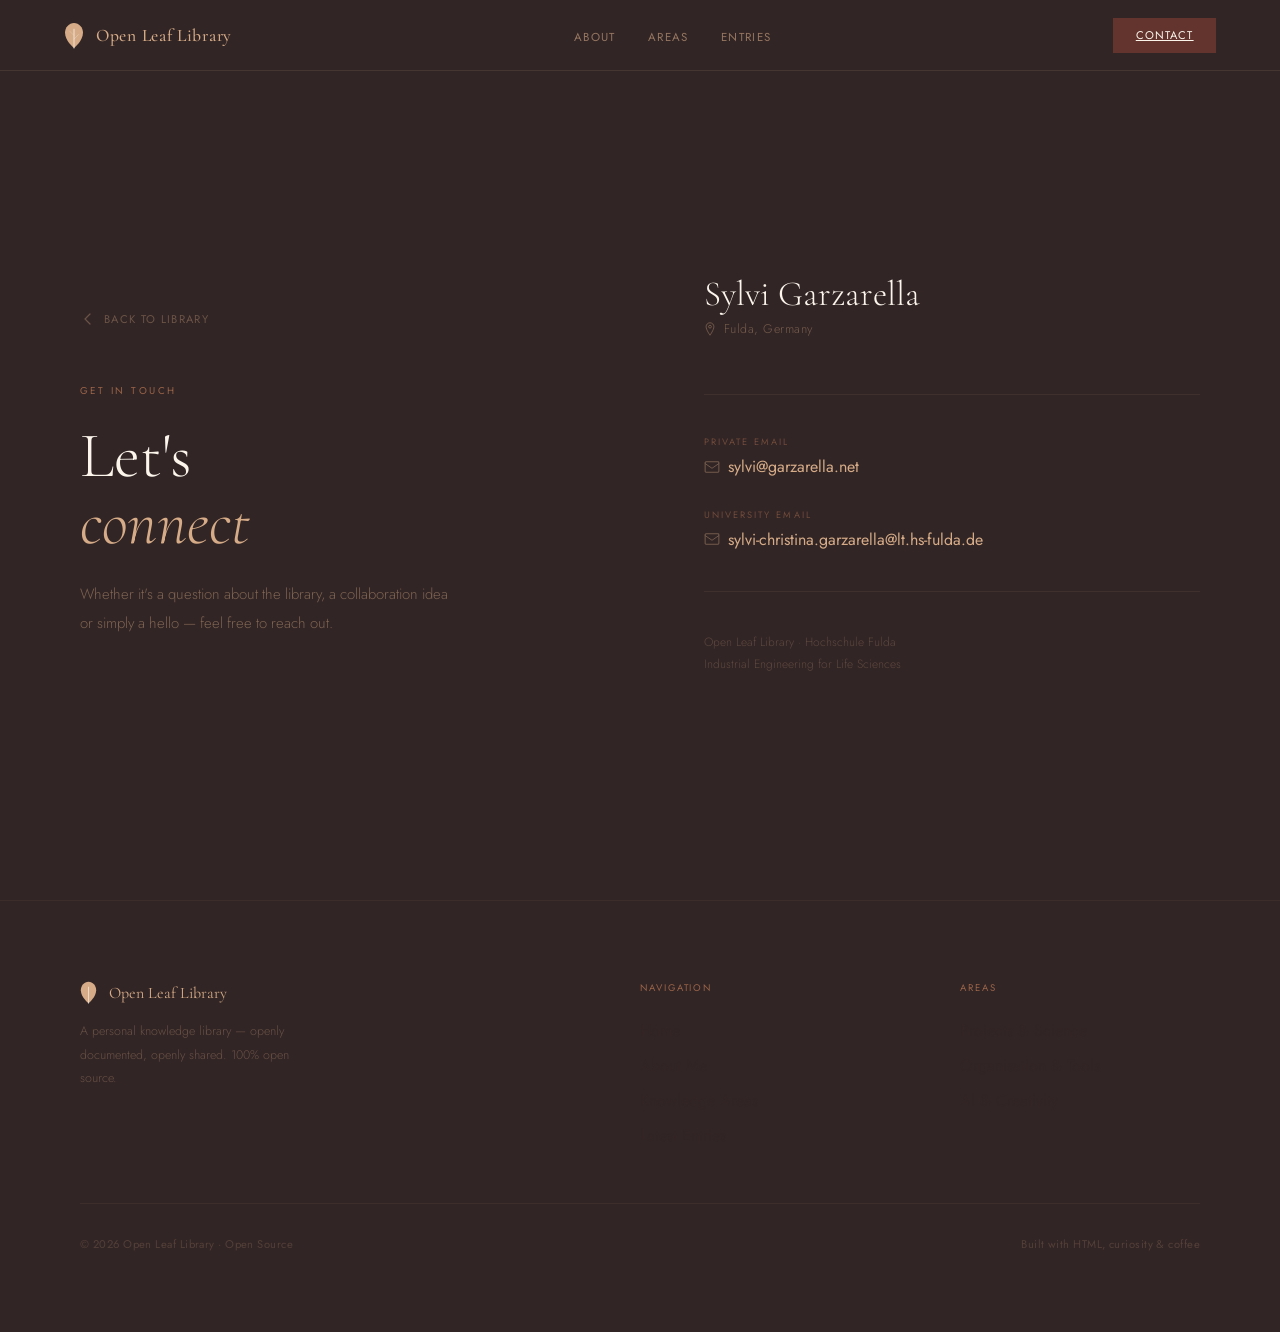
==== contact.html @ aa6c264f "Add files via upload" ====
<!DOCTYPE html>
<html lang="en">
<head>
<meta charset="UTF-8">
<meta name="viewport" content="width=device-width, initial-scale=1.0">
<title>Contact · Open Leaf Library</title>
<link rel="icon" type="image/svg+xml" href="favicon.svg">
<link rel="stylesheet" href="style.css">
<link href="https://fonts.googleapis.com/css2?family=Cormorant+Garamond:ital,wght@0,300;0,400;0,500;1,300;1,400;1,600&family=Jost:wght@300;400;500;600&display=swap" rel="stylesheet">
<style>
.contact-hero{background:var(--cocoa);min-height:100vh;padding:10rem 5rem 7rem;display:grid;grid-template-columns:1fr 1fr;gap:8rem;align-items:center}
.contact-left{}
.contact-eyebrow{font-size:.62rem;letter-spacing:.25em;text-transform:uppercase;color:var(--cape);margin-bottom:1.5rem}
.contact-title{font-family:'Cormorant Garamond',serif;font-size:clamp(3rem,5vw,5.5rem);font-weight:300;color:var(--cream);line-height:1.05;margin-bottom:1.5rem}
.contact-title em{font-style:italic;color:var(--tan)}
.contact-desc{font-size:.93rem;color:rgba(214,172,136,.45);line-height:1.95;font-weight:300;max-width:380px}
.contact-right{}
.contact-name-block{margin-bottom:3.5rem}
.contact-name{font-family:'Cormorant Garamond',serif;font-size:2.2rem;font-weight:300;color:var(--cream);margin-bottom:.3rem}
.contact-location{display:flex;align-items:center;gap:.5rem;font-size:.78rem;color:rgba(214,172,136,.4);font-weight:300;letter-spacing:.04em}
.contact-divider{height:1px;background:rgba(214,172,136,.08);margin:2.5rem 0}
.contact-items{display:flex;flex-direction:column;gap:1.8rem}
.contact-item{}
.contact-item-label{font-size:.58rem;letter-spacing:.22em;text-transform:uppercase;color:rgba(154,100,73,.6);margin-bottom:.45rem;font-weight:400}
.contact-item-value{font-size:.95rem;font-weight:300;color:rgba(214,172,136,.75)}
.contact-item-link{text-decoration:none;color:var(--tan);transition:color .2s;display:inline-flex;align-items:center;gap:.5rem}
.contact-item-link:hover{color:var(--cream)}
.contact-item-link svg{opacity:.4;transition:opacity .2s}
.contact-item-link:hover svg{opacity:.7}

.back-btn-dark{display:inline-flex;align-items:center;gap:.5rem;font-size:.7rem;letter-spacing:.12em;text-transform:uppercase;color:rgba(214,172,136,.35);text-decoration:none;transition:color .2s;margin-bottom:3.5rem}
.back-btn-dark:hover{color:var(--tan)}

@media(max-width:900px){
  .contact-hero{grid-template-columns:1fr;gap:4rem;padding:8rem 2rem 5rem;min-height:auto}
  nav{padding:1rem 1.5rem}
  .nav-links{display:none}
}
</style>
</head>
<body>

<nav>
  <a class="nav-logo" href="index.html">
    <svg width="20" height="27" viewBox="0 0 22 30" fill="none">
      <path d="M11 29C11 29 1 21 1 12C1 5.9 5.5 1 11 1C16.5 1 21 5.9 21 12C21 21 11 29 11 29Z" fill="currentColor"/>
      <line x1="11" y1="29" x2="11" y2="8" stroke="#FBF5EC" stroke-width=".8" stroke-linecap="round"/>
      <line x1="11" y1="19" x2="16" y2="14" stroke="#FBF5EC" stroke-width=".65" stroke-linecap="round" opacity=".5"/>
      <line x1="11" y1="15" x2="6" y2="10" stroke="#FBF5EC" stroke-width=".65" stroke-linecap="round" opacity=".32"/>
    </svg>
    <span class="nav-logo-text">Open Leaf Library</span>
  </a>
  <ul class="nav-links">
    <li><a href="index.html#about" style="color:rgba(214,172,136,.6);text-decoration:none;font-size:.72rem;letter-spacing:.12em;text-transform:uppercase">About</a></li>
    <li><a href="index.html#categories" style="color:rgba(214,172,136,.6);text-decoration:none;font-size:.72rem;letter-spacing:.12em;text-transform:uppercase">Areas</a></li>
    <li><a href="index.html#latest" style="color:rgba(214,172,136,.6);text-decoration:none;font-size:.72rem;letter-spacing:.12em;text-transform:uppercase">Entries</a></li>
  </ul>
  <a href="contact.html" class="nav-cta" style="background:var(--buccaneer)">Contact</a>
</nav>

<main class="contact-hero">

  <div class="contact-left">
    <a class="back-btn-dark" href="index.html">
      <svg width="16" height="16" viewBox="0 0 16 16" fill="none">
        <path d="M10 3L5 8L10 13" stroke="currentColor" stroke-width="1.2" stroke-linecap="round"/>
      </svg>
      Back to Library
    </a>
    <p class="contact-eyebrow">Get in touch</p>
    <h1 class="contact-title">Let's<br><em>connect</em></h1>
    <p class="contact-desc">Whether it's a question about the library, a collaboration idea or simply a hello — feel free to reach out.</p>
  </div>

  <div class="contact-right">
    <div class="contact-name-block">
      <div class="contact-name">Sylvi Garzarella</div>
      <div class="contact-location">
        <svg width="12" height="14" viewBox="0 0 14 18" fill="none">
          <path d="M7 1C4.2 1 2 3.2 2 6C2 10 7 17 7 17C7 17 12 10 12 6C12 3.2 9.8 1 7 1Z" stroke="currentColor" stroke-width="1.2" fill="none"/>
          <circle cx="7" cy="6" r="1.8" stroke="currentColor" stroke-width="1.1" fill="none"/>
        </svg>
        Fulda, Germany
      </div>
    </div>

    <div class="contact-divider"></div>

    <div class="contact-items">

      <div class="contact-item">
        <p class="contact-item-label">Private Email</p>
        <a class="contact-item-link" href="mailto:sylvi@garzarella.net">
          <svg width="16" height="12" viewBox="0 0 18 14" fill="none">
            <rect x="1" y="1" width="16" height="12" rx="1" stroke="currentColor" stroke-width="1.2" fill="none"/>
            <path d="M1 3L9 8.5L17 3" stroke="currentColor" stroke-width="1.1" stroke-linecap="round"/>
          </svg>
          sylvi@garzarella.net
        </a>
      </div>

      <div class="contact-item">
        <p class="contact-item-label">University Email</p>
        <a class="contact-item-link" href="mailto:sylvi-christina.garzarella@lt.hs-fulda.de">
          <svg width="16" height="12" viewBox="0 0 18 14" fill="none">
            <rect x="1" y="1" width="16" height="12" rx="1" stroke="currentColor" stroke-width="1.2" fill="none"/>
            <path d="M1 3L9 8.5L17 3" stroke="currentColor" stroke-width="1.1" stroke-linecap="round"/>
          </svg>
          sylvi-christina.garzarella@lt.hs-fulda.de
        </a>
      </div>

    </div>

    <div class="contact-divider"></div>

    <p style="font-size:.75rem;color:rgba(214,172,136,.25);font-weight:300;line-height:1.8">
      Open Leaf Library · Hochschule Fulda<br>
      Industrial Engineering for Life Sciences
    </p>

  </div>

</main>

<footer>
  <div class="footer-inner">
    <div>
      <a class="footer-logo" href="index.html" style="text-decoration:none">
        <svg width="17" height="23" viewBox="0 0 22 30" fill="none">
          <path d="M11 29C11 29 1 21 1 12C1 5.9 5.5 1 11 1C16.5 1 21 5.9 21 12C21 21 11 29 11 29Z" fill="currentColor"/>
          <line x1="11" y1="29" x2="11" y2="8" stroke="#FBF5EC" stroke-width=".8" stroke-linecap="round"/>
        </svg>
        <span class="footer-logo-text">Open Leaf Library</span>
      </a>
      <p class="footer-tagline">A personal knowledge library — openly documented, openly shared. 100% open source.</p>
    </div>
    <div>
      <p class="footer-col-title">Navigation</p>
      <ul class="footer-links">
        <li><a href="index.html" style="color:inherit;text-decoration:none">Home</a></li>
        <li><a href="index.html#about" style="color:inherit;text-decoration:none">About Me</a></li>
        <li><a href="index.html#categories" style="color:inherit;text-decoration:none">Knowledge Areas</a></li>
        <li><a href="index.html#latest" style="color:inherit;text-decoration:none">Latest Entries</a></li>
      </ul>
    </div>
    <div>
      <p class="footer-col-title">Areas</p>
      <ul class="footer-links">
        <li><a href="index.html" style="color:inherit;text-decoration:none">Projects &amp; Science</a></li>
        <li><a href="index.html" style="color:inherit;text-decoration:none">Organisation &amp; Tools</a></li>
        <li><a href="index.html" style="color:inherit;text-decoration:none">AI &amp; Creativity</a></li>
      </ul>
    </div>
  </div>
  <div class="footer-bottom">
    <p class="footer-copy">© 2026 Open Leaf Library · Open Source</p>
    <p class="footer-copy">Built with HTML, curiosity &amp; coffee</p>
  </div>
</footer>

</body>
</html>
---- style.css ----
*,*::before,*::after{box-sizing:border-box;margin:0;padding:0}
:root{--cream:#FBF5EC;--tan:#D6AC88;--brass:#C58D69;--cape:#9A6449;--buccaneer:#63342D;--cocoa:#322525}
html{scroll-behavior:smooth}
body{font-family:'Jost',sans-serif;background:var(--cream);color:var(--cocoa);overflow-x:hidden}

nav{position:fixed;top:0;width:100%;z-index:100;background:var(--cocoa);display:flex;justify-content:space-between;align-items:center;padding:1.1rem 4rem;border-bottom:1px solid rgba(214,172,136,.12)}
.nav-logo{display:flex;align-items:center;gap:.75rem;text-decoration:none;color:var(--tan);background:none;border:none;cursor:pointer;padding:0;font-family:inherit}
.nav-logo-text{font-family:'Cormorant Garamond',serif;font-size:1.1rem;font-weight:500;letter-spacing:.04em}
.nav-links{display:flex;gap:2rem;list-style:none}
.nav-links button{color:rgba(214,172,136,.6);background:none;border:none;cursor:pointer;font-family:'Jost',sans-serif;font-size:.72rem;font-weight:400;letter-spacing:.12em;text-transform:uppercase;transition:color .2s}
.nav-links button:hover{color:var(--tan)}
.nav-cta{background:var(--cape);color:var(--cream);border:none;padding:.6rem 1.4rem;font-family:'Jost',sans-serif;font-size:.7rem;letter-spacing:.1em;text-transform:uppercase;cursor:pointer;transition:background .2s}
.nav-cta:hover{background:var(--buccaneer)}

.btn-fill{background:var(--cape);color:var(--cream);border:none;padding:.9rem 2rem;font-family:'Jost',sans-serif;font-size:.72rem;letter-spacing:.1em;text-transform:uppercase;cursor:pointer;transition:background .2s,transform .15s}
.btn-fill:hover{background:var(--buccaneer);transform:translateY(-1px)}
.btn-out{background:transparent;color:var(--tan);border:1px solid rgba(214,172,136,.3);padding:.9rem 2rem;font-family:'Jost',sans-serif;font-size:.72rem;letter-spacing:.1em;text-transform:uppercase;cursor:pointer;transition:all .2s}
.btn-out:hover{border-color:var(--tan);background:rgba(214,172,136,.06)}
.back-btn{background:none;border:none;cursor:pointer;color:rgba(214,172,136,.45);font-family:'Jost',sans-serif;font-size:.72rem;letter-spacing:.1em;text-transform:uppercase;display:inline-flex;align-items:center;gap:.5rem;transition:color .2s;padding:0}
.back-btn:hover{color:var(--tan)}

.eyebrow{font-size:.65rem;letter-spacing:.25em;text-transform:uppercase;color:var(--brass);font-weight:300}
.section-label{font-size:.62rem;letter-spacing:.25em;text-transform:uppercase;color:var(--cape);margin-bottom:1.1rem}
.section-title{font-family:'Cormorant Garamond',serif;font-size:clamp(2rem,3.5vw,3.5rem);font-weight:400;line-height:1.08;margin-bottom:1.8rem}
.section-title em{font-style:italic;color:var(--cape)}
.section-body{color:rgba(50,37,37,.58);font-size:.93rem;line-height:1.95;font-weight:300;margin-bottom:1.2rem}
.tag{font-size:.6rem;letter-spacing:.1em;text-transform:uppercase;color:var(--cape);border:1px solid rgba(154,100,73,.3);padding:.3rem .8rem;display:inline-block}
.divider{height:1px;background:linear-gradient(to right,transparent,rgba(154,100,73,.18),transparent)}

.hero{min-height:100vh;background:var(--cocoa);display:grid;grid-template-columns:55% 45%;padding-top:70px;overflow:hidden;position:relative}
.hero-left{display:flex;flex-direction:column;justify-content:center;padding:7rem 4rem 7rem 5rem}
.hero-title{font-family:'Cormorant Garamond',serif;font-size:clamp(3.5rem,5.5vw,6.5rem);font-weight:300;color:var(--cream);line-height:1;margin:.5rem 0 .25rem}
.hero-title em{font-style:italic;color:var(--tan)}
.hero-sub{font-size:.65rem;letter-spacing:.2em;text-transform:uppercase;color:rgba(197,141,105,.4);margin-top:1.2rem;margin-bottom:2.5rem;font-weight:300}
.hero-desc{color:rgba(214,172,136,.52);font-size:.93rem;line-height:1.95;max-width:380px;margin-bottom:3rem;font-weight:300}
.btn-row{display:flex;gap:1rem;flex-wrap:wrap}
.hero-right{display:flex;align-items:center;justify-content:center;padding:4rem;position:relative}
.hero-leaf-bg{position:absolute;right:-80px;top:50%;transform:translateY(-50%);width:650px;height:750px;opacity:.035;pointer-events:none}

.about-section{background:var(--cream);padding:9rem 5rem;display:grid;grid-template-columns:7fr 5fr;gap:6rem}
.photo-wrap{width:100%;position:relative;overflow:hidden;background:var(--tan)}
.photo-placeholder{position:absolute;inset:0;display:flex;flex-direction:column;align-items:center;justify-content:center;gap:.9rem;border:1px dashed rgba(154,100,73,.3)}
.photo-placeholder-label{font-size:.6rem;letter-spacing:.2em;text-transform:uppercase;color:rgba(154,100,73,.45);font-weight:300}
.about-tags{display:flex;flex-wrap:wrap;gap:.5rem;margin-top:2rem}
.about-stats{display:grid;grid-template-columns:1fr 1fr;gap:1px;background:rgba(154,100,73,.12);margin-top:2.5rem}
.stat-box{background:var(--cream);padding:1.5rem;text-align:center}
.stat-num{font-family:'Cormorant Garamond',serif;font-size:2.2rem;font-weight:300;color:var(--cocoa);line-height:1;display:block}
.stat-lbl{font-size:.58rem;letter-spacing:.15em;text-transform:uppercase;color:rgba(50,37,37,.35);display:block;margin-top:.35rem}

.cat-header{display:flex;justify-content:space-between;align-items:flex-end;margin-bottom:3.5rem}
.cat-grid{display:grid;grid-template-columns:repeat(3,1fr);gap:1px;background:rgba(214,172,136,.08)}
.cat-card{background:var(--cocoa);padding:3.2rem 2.5rem 4.5rem;position:relative;cursor:pointer;border:none;text-align:left;width:100%;border-bottom:2px solid transparent;transition:background .28s,border-color .28s}
.cat-card:hover{background:rgba(214,172,136,.05);border-bottom-color:var(--cape)}
.cat-num{font-size:.72rem;color:rgba(154,100,73,.38);margin-bottom:2.2rem;letter-spacing:.08em;display:block}
.cat-name{font-family:'Cormorant Garamond',serif;font-size:1.7rem;font-weight:400;color:var(--cream);line-height:1.2;margin-bottom:.75rem;display:block}
.cat-desc{font-size:.8rem;color:rgba(214,172,136,.35);line-height:1.75;font-weight:300;display:block}
.cat-count{position:absolute;bottom:2.2rem;left:2.5rem;font-size:.62rem;letter-spacing:.12em;text-transform:uppercase;color:var(--cape)}
.cat-arrow{position:absolute;bottom:1.9rem;right:2.2rem;color:var(--cape);opacity:0;transition:opacity .22s,transform .22s;transform:translateX(-6px)}
.cat-card:hover .cat-arrow{opacity:1;transform:translateX(0)}

.posts-grid{display:grid;grid-template-columns:repeat(3,1fr);gap:1.5px;background:rgba(154,100,73,.1)}
.post-card{background:var(--cream);padding:2.5rem;display:flex;flex-direction:column;gap:0;transition:background .22s;color:inherit}
.post-card:hover{background:rgba(214,172,136,.15)}
.post-cat-label{font-size:.58rem;letter-spacing:.18em;text-transform:uppercase;color:var(--cape);margin-bottom:.3rem}
.post-date{font-size:.72rem;color:rgba(50,37,37,.3);margin-bottom:1rem;font-weight:300}
.post-title{font-family:'Cormorant Garamond',serif;font-size:1.4rem;font-weight:500;color:var(--cocoa);margin-bottom:.8rem;line-height:1.25;flex:1}
.post-excerpt{font-size:.8rem;color:rgba(50,37,37,.48);line-height:1.82;font-weight:300;margin-bottom:1.5rem;flex:2}
.post-meta{display:flex;justify-content:space-between;align-items:flex-end;margin-top:auto}
.post-tags{display:flex;flex-wrap:wrap;gap:.35rem}
.ptag{font-size:.57rem;letter-spacing:.07em;text-transform:uppercase;background:rgba(99,52,45,.07);color:var(--buccaneer);padding:.22rem .6rem}
.post-read{font-size:.62rem;color:rgba(50,37,37,.3);white-space:nowrap;margin-left:.75rem;font-weight:300}

.cat-hero{background:var(--cocoa);padding:8rem 5rem 5rem}
.cat-hero-inner{max-width:640px;margin-top:2rem}
.posts-list{display:flex;flex-direction:column}
.post-row{display:grid;grid-template-columns:155px 1fr 48px;gap:3rem;align-items:start;padding:2.5rem 0;border-bottom:1px solid rgba(154,100,73,.1);transition:background .2s;padding-left:.5rem;padding-right:.5rem;color:inherit}
.post-row:first-child{border-top:1px solid rgba(154,100,73,.1)}
.post-row:hover{background:rgba(214,172,136,.04)}
.post-row-date{font-size:.78rem;color:rgba(50,37,37,.32);font-weight:300;line-height:1.6;padding-top:.15rem}
.post-row-title{font-family:'Cormorant Garamond',serif;font-size:1.45rem;font-weight:500;color:var(--cocoa);margin-bottom:.55rem;line-height:1.22}
.post-row-excerpt{font-size:.82rem;color:rgba(50,37,37,.48);line-height:1.82;font-weight:300;margin-bottom:.9rem}
.post-row-tags{display:flex;flex-wrap:wrap;gap:.35rem}
.empty-state{padding:5rem 0;text-align:center}
.empty-state p{font-family:'Cormorant Garamond',serif;font-size:1.8rem;font-weight:300;color:rgba(50,37,37,.2);font-style:italic}

.footer-cta-band{background:var(--cape);padding:5rem}
.fcta-inner{display:flex;justify-content:space-between;align-items:center;gap:2rem;flex-wrap:wrap}
.fcta-title{font-family:'Cormorant Garamond',serif;font-size:clamp(1.8rem,3vw,2.8rem);font-weight:300;color:var(--cream);line-height:1.2}
.fcta-title em{font-style:italic}

footer{background:var(--cocoa);padding:5rem;border-top:1px solid rgba(214,172,136,.06)}
.footer-inner{display:grid;grid-template-columns:2fr 1fr 1fr;gap:5rem;margin-bottom:3.5rem}
.footer-logo{display:flex;align-items:center;gap:.75rem;margin-bottom:1rem;color:var(--tan);background:none;border:none;cursor:pointer;padding:0}
.footer-logo-text{font-family:'Cormorant Garamond',serif;font-size:1rem}
.footer-tagline{font-size:.78rem;color:rgba(214,172,136,.32);line-height:1.9;max-width:240px;font-weight:300}
.footer-col-title{font-size:.6rem;letter-spacing:.2em;text-transform:uppercase;color:var(--cape);margin-bottom:1.5rem}
.footer-links{list-style:none;display:flex;flex-direction:column;gap:.75rem}
.footer-links button{font-size:.82rem;color:rgba(214,172,136,.35);background:none;border:none;cursor:pointer;font-family:'Jost',sans-serif;font-weight:300;padding:0;text-align:left;transition:color .2s}
.footer-links button:hover{color:var(--tan)}
.footer-bottom{border-top:1px solid rgba(214,172,136,.07);padding-top:2rem;display:flex;justify-content:space-between;align-items:center}
.footer-copy{font-size:.7rem;color:rgba(214,172,136,.2);letter-spacing:.04em}

.reveal{opacity:0;transform:translateY(24px);transition:opacity .82s ease,transform .82s ease}
.reveal.in{opacity:1;transform:translateY(0)}
.d1{transition-delay:.12s}.d2{transition-delay:.24s}.d3{transition-delay:.36s}

@media(max-width:960px){
  nav{padding:1rem 1.5rem}
  .nav-links{display:none}
  .hero{grid-template-columns:1fr}
  .hero-left{padding:5rem 2rem 4rem}
  .hero-right{display:none}
  .about-section{grid-template-columns:1fr;padding:5rem 2rem;gap:3rem}
  .photo-wrap{aspect-ratio:4/3;height:auto;align-self:auto}
  .cat-grid{grid-template-columns:1fr}
  .cat-header{flex-direction:column;align-items:flex-start;gap:1rem}
  .posts-grid{grid-template-columns:1fr}
  .post-row{grid-template-columns:1fr;gap:.75rem}
  .cat-hero,.footer-cta-band,footer{padding:4rem 2rem!important}
  .footer-inner{grid-template-columns:1fr;gap:2.5rem}
  .footer-bottom{flex-direction:column;gap:.75rem;text-align:center}
}
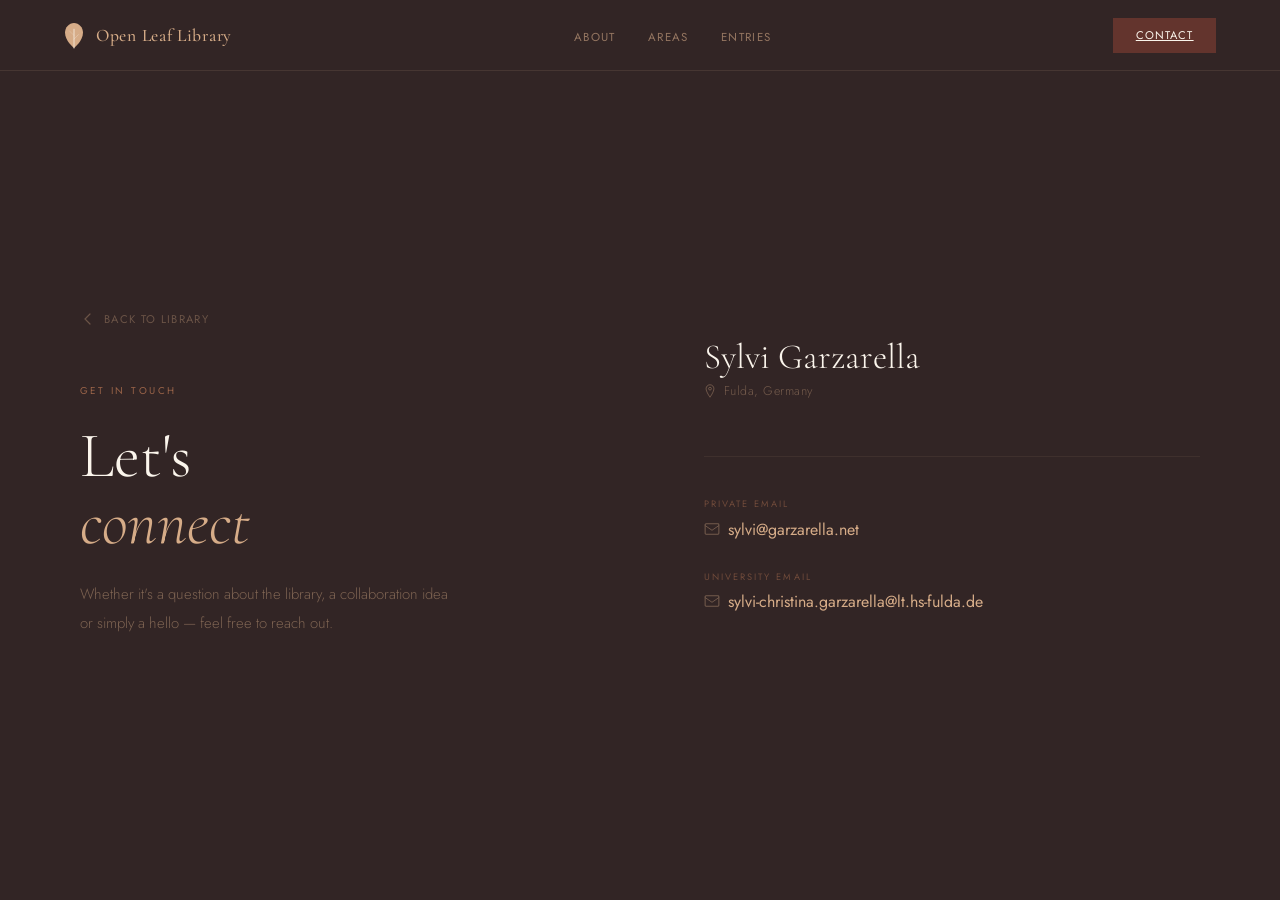
==== commit f4bfd462: "Remove footer and contact details from contact.html Removed footer and contact information from cont" ====
--- a/contact.html
+++ b/contact.html
@@ -112,52 +112,11 @@
 
     </div>
 
-    <div class="contact-divider"></div>
-
-    <p style="font-size:.75rem;color:rgba(214,172,136,.25);font-weight:300;line-height:1.8">
-      Open Leaf Library · Hochschule Fulda<br>
-      Industrial Engineering for Life Sciences
-    </p>
-
   </div>
 
 </main>
 
-<footer>
-  <div class="footer-inner">
-    <div>
-      <a class="footer-logo" href="index.html" style="text-decoration:none">
-        <svg width="17" height="23" viewBox="0 0 22 30" fill="none">
-          <path d="M11 29C11 29 1 21 1 12C1 5.9 5.5 1 11 1C16.5 1 21 5.9 21 12C21 21 11 29 11 29Z" fill="currentColor"/>
-          <line x1="11" y1="29" x2="11" y2="8" stroke="#FBF5EC" stroke-width=".8" stroke-linecap="round"/>
-        </svg>
-        <span class="footer-logo-text">Open Leaf Library</span>
-      </a>
-      <p class="footer-tagline">A personal knowledge library — openly documented, openly shared. 100% open source.</p>
-    </div>
-    <div>
-      <p class="footer-col-title">Navigation</p>
-      <ul class="footer-links">
-        <li><a href="index.html" style="color:inherit;text-decoration:none">Home</a></li>
-        <li><a href="index.html#about" style="color:inherit;text-decoration:none">About Me</a></li>
-        <li><a href="index.html#categories" style="color:inherit;text-decoration:none">Knowledge Areas</a></li>
-        <li><a href="index.html#latest" style="color:inherit;text-decoration:none">Latest Entries</a></li>
-      </ul>
-    </div>
-    <div>
-      <p class="footer-col-title">Areas</p>
-      <ul class="footer-links">
-        <li><a href="index.html" style="color:inherit;text-decoration:none">Projects &amp; Science</a></li>
-        <li><a href="index.html" style="color:inherit;text-decoration:none">Organisation &amp; Tools</a></li>
-        <li><a href="index.html" style="color:inherit;text-decoration:none">AI &amp; Creativity</a></li>
-      </ul>
-    </div>
-  </div>
-  <div class="footer-bottom">
-    <p class="footer-copy">© 2026 Open Leaf Library · Open Source</p>
-    <p class="footer-copy">Built with HTML, curiosity &amp; coffee</p>
-  </div>
-</footer>
+
 
 </body>
 </html>
